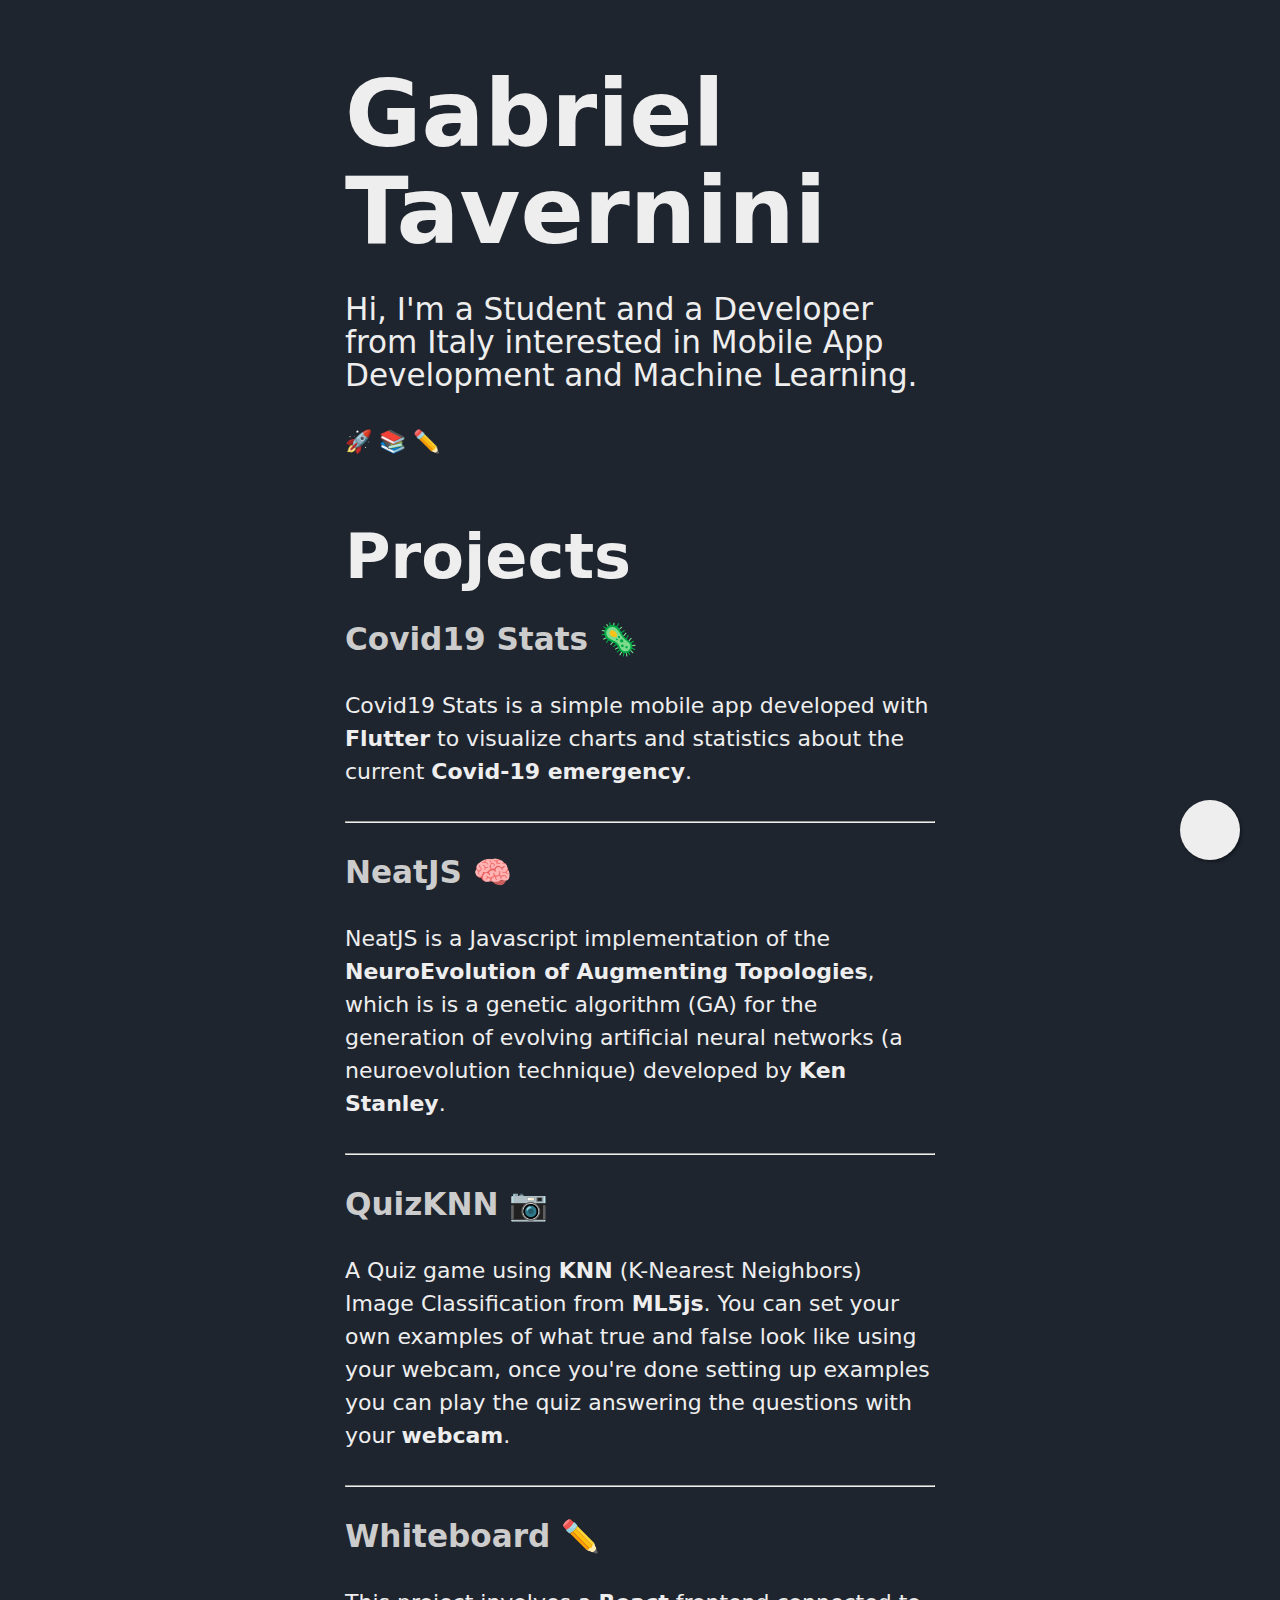
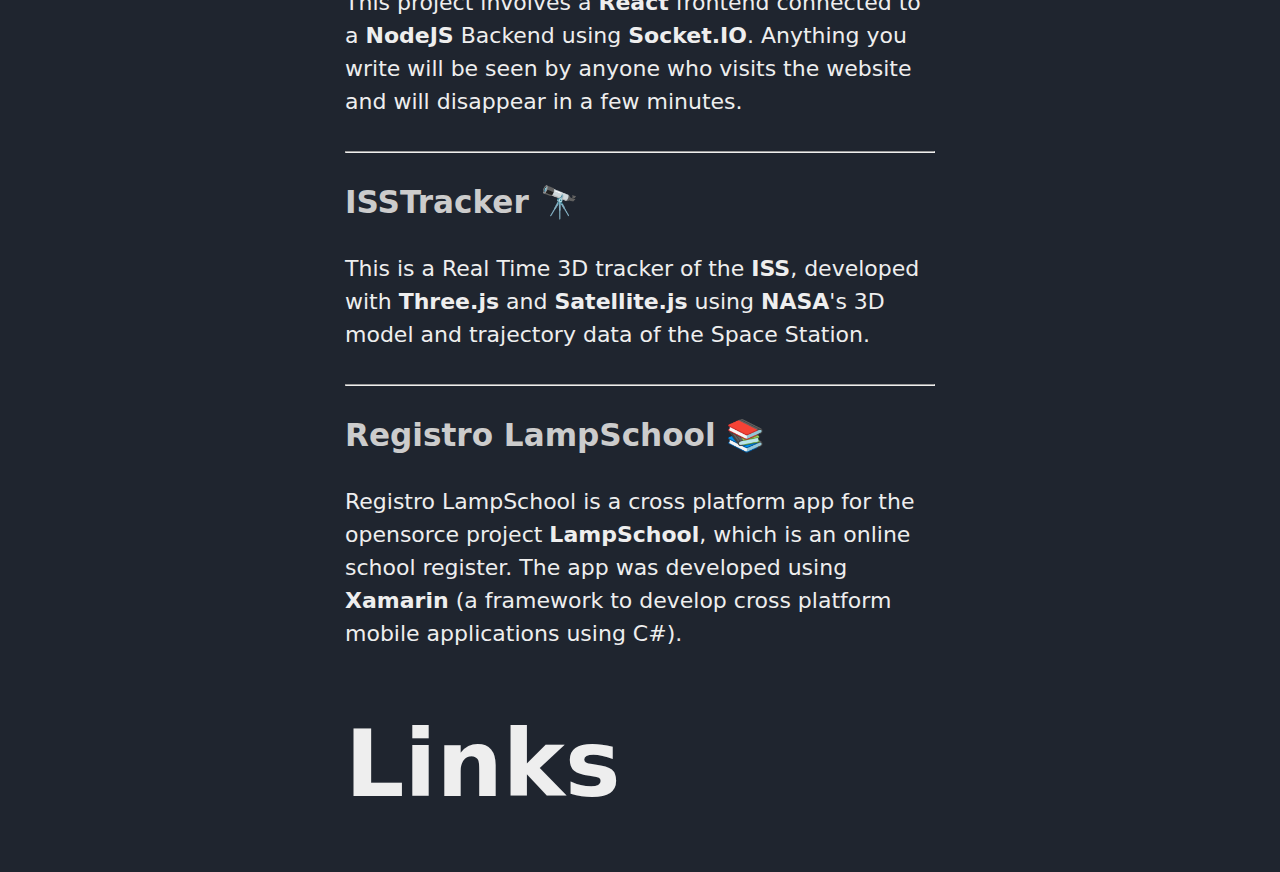
==== index.html @ b275bb9e "Update index.html" ====
<html>

<head>
	<meta charset="utf-8" />
	<meta name="viewport" content="width=device-width, initial-scale=1, shrink-to-fit=no" />
	<link rel="shortcut icon" type="image/icon" href="./favicon.ico"/>
	<meta name="theme-color" content="#171c23" />

	<title>Gabriel Tavernini</title>
	<link rel="stylesheet" href="./style/normalize.css" />
	<link rel="stylesheet" href="./style/style.css" />
	<link rel="stylesheet" href="https://use.fontawesome.com/releases/v5.7.1/css/all.css"
		integrity="sha384-fnmOCqbTlWIlj8LyTjo7mOUStjsKC4pOpQbqyi7RrhN7udi9RwhKkMHpvLbHG9Sr" crossorigin="anonymous" />
</head>

<body>
	<main>
		<h1>Gabriel Tavernini</h1>
		<p class="lead">
			Hi, I'm a Student and a Developer from Italy interested in Mobile App Development and Machine Learning.
		</p>
		<p>
			🚀 📚 ✏️
		</p>
		<h2>Projects</h2>
		<blockquote>
			<a href="https://gabrieltavernini.github.io/Covid19Stats"><h3>Covid19 Stats 🦠</h3></a>
			<p>
				Covid19 Stats is a simple mobile app developed with <strong>Flutter</strong> to
				visualize charts and statistics about the current <strong>Covid-19 emergency</strong>.
			</p>
		</blockquote>

		<hr>
		
		<blockquote>
			<a href="https://gabrieltavernini.github.io/NeatJS"><h3>NeatJS 🧠</h3></a>
			<p>
				NeatJS is a Javascript implementation of the <strong>NeuroEvolution of Augmenting Topologies</strong>, 
				which is is a genetic algorithm (GA) for the generation of evolving artificial neural 
				networks (a neuroevolution technique) developed by <strong>Ken Stanley</strong>.
			</p>
		</blockquote>

		<hr>

		<blockquote>
				<a href="https://gabrieltavernini.github.io/QuizKNN/"><h3>QuizKNN 📷</h3></a>
				<p>
					A Quiz game using <strong>KNN</strong> (K-Nearest Neighbors) Image Classification 
					from <strong>ML5js</strong>. You can set your own examples of what true and false 
					look like using your webcam, once you're done setting up examples you can play the quiz
					answering the questions with your <strong>webcam</strong>.
				</p>
		</blockquote>
	
		<hr>

		<blockquote>
				<a href="https://gabrieltavernini.github.io/Whiteboard/"><h3>Whiteboard ✏️</h3></a>
				<p>
					This project involves a <strong>React</strong> frontend connected to 
					a <strong>NodeJS</strong> Backend using <strong>Socket.IO</strong>.
					Anything you write will be seen by anyone who visits the website and will
					disappear in a few minutes.
				</p>
		</blockquote>
	
		<hr>

		<blockquote>
			<a href="https://gabrieltavernini.github.io/ISSTracker/"><h3>ISSTracker 🔭</h3></a>
			<p>
				This is a Real Time 3D tracker of the <strong>ISS</strong>, developed with <strong>Three.js</strong>
				and <strong>Satellite.js</strong> using <strong>NASA</strong>'s 3D model and trajectory data of the Space Station.
			</p>
		</blockquote>

		<hr>

		<blockquote>
			<a href="https://github.com/GabrielTavernini/Registro"><h3>Registro LampSchool 📚</h3></a>
			<p>
				Registro LampSchool is a cross platform app for the opensorce project <strong>LampSchool</strong>, which is an online
				school register. The app was developed using <strong>Xamarin</strong> (a framework to develop cross platform mobile applications using C#).
			</p>
		</blockquote>


		<a name="end"></a>
		<section>
			<h1>Links</h1>
			<div class="social">
				<a href="https://twitter.com/TaveGabriel">
					<i id="twitter" class="fab fa-twitter"></i>
				</a>
				<a href="https://github.com/GabrielTavernini">
					<i id="github" class="fab fa-github"></i>
				</a>
				<a href="https://www.reddit.com/user/TaveGabriel">
					<i id="reddit" class="fab fa-reddit"></i>
				</a>
				<a href="https://www.instagram.com/gabrieltavernini">
					<i id="instagram" class="fab fa-instagram"></i>
				</a>
				<a href="mailto:taverninigabriel@gmail.com">
					<i id="mail" class="fas fa-envelope"></i>
				</a>
			</div>
		</section>


		<a id="floating" class="float" href="#end"><i class="fa fa-2x fa-caret-down"></i></a>
	</main>

	<script>
		window.onscroll = function() {scrollFunction()};
		function scrollFunction() {
			var scrollPosition = (document.body.scrollTop || document.documentElement.scrollTop);
			var windowSize = window.innerHeight;
			var bodyHeight = document.body.offsetHeight;

			var position = Math.max(bodyHeight - (scrollPosition + windowSize), 0);
			if (position > 70 * Math.floor(633 /document.body.offsetWidth))
				document.getElementById("floating").style.display = "block";
			else
				document.getElementById("floating").style.display = "none";
		
		}
	</script>
</body>

</html>
---- style/style.css ----
/*! Typebase.less v0.1.0 | MIT License */
/* Setup */
html {
	scroll-behavior: smooth;
    font-family: -apple-system, system-ui, BlinkMacSystemFont, "Segoe UI",
        Roboto, Ubuntu, "Helvetica Neue", Helvetica, Arial, sans-serif;
    font-size: 137.5%;
	-webkit-font-smoothing: antialiased;
	background:#1f252f;
	color: #eee;
}
/* Copy & Lists */
p {
    line-height: 1.5rem;
    margin-top: 1.5rem;
    margin-bottom: 0;
}
ul,
ol {
    margin-top: 1.5rem;
    margin-bottom: 1.5rem;
}
ul li,
ol li {
    line-height: 1.5rem;
}
ul ul,
ol ul,
ul ol,
ol ol {
    margin-top: 0;
    margin-bottom: 0;
}
blockquote {
    line-height: 1.5rem;
    margin-top: 1.5rem;
    margin-bottom: 1.5rem;
}
/* Headings */
h1,
h2,
h3,
h4,
h5,
h6 {
    font-family: -apple-system, system-ui, BlinkMacSystemFont, "Segoe UI",
        Roboto, Ubuntu, "Helvetica Neue", Helvetica, Arial, sans-serif;
    margin-top: 1.5rem;
    margin-bottom: 0;
    line-height: 1.5rem;
}
h1 {
    font-size: 4.242rem;
    line-height: 4.4rem;
    margin-top: 3rem;
}
h2 {
    font-size: 2.828rem;
    line-height: 3rem;
    margin-top: 3rem;
}
h3 {
    font-size: 1.414rem;
}
h4 {
    font-size: 0.707rem;
}
h5 {
    font-size: 0.4713333333333333rem;
}
h6 {
    font-size: 0.3535rem;
}
/* Tables */
table {
    margin-top: 1.5rem;
    border-spacing: 0px;
    border-collapse: collapse;
}
table td,
table th {
    padding: 0;
    line-height: 33px;
}
/* Code blocks */
code {
    vertical-align: bottom;
}
/* Leading paragraph text */
.lead {
    font-size: 1.414rem;
}
/* Hug the block above you */
.hug {
    margin-top: 0;
}
main {
    width: 590px;
    margin: 0 auto;
}

blockquote {
    margin-left: 0;
    margin-right: 0;
}

blockquote a {
	color: #ccc;
	text-decoration: none;
}

blockquote a:hover, a:focus {
	color: #999;
}

blockquote p:before {
    font-size: 1.25em;
    font-weight: bold;
}

blockquote p:after {
    font-size: 1.25em;
    font-weight: bold;
}

blockquote footer {
    color: #888;
}

@media only screen and (max-width: 812px) {
    body {
        margin: 16px;
    }

    main {
        width: 100%;
	}
	
	h1 {
		font-size: 22vw;
		line-height: 20vw;;
		margin-top: 3rem;
	}
}

.social {
    margin: 30px;
    text-align: center;
    font-size: 2.5em;
    color: #aaa;
    overflow: hidden;
}
.social a {
    color: inherit;
    text-decoration: none;
}
.social i {
    margin: 0.3em;
    cursor: pointer;
    transition: color 300ms ease, transform 300ms ease;
    transform: translateZ(0);
}
.social i:hover {
    margin-top: -1px;
}
.social i#twitter:hover {
    transform: translate(0, -15px);
    color: #1da1f2;
}
.social i#github:hover {
    transform: translate(0, -15px);
    color: #000000;
}
.social i#reddit:hover {
    transform: translate(0, -15px);
    color: #ff4500;
}
.social i#instagram:hover {
    transform: translate(0, -15px);
    color: #3b5998;
}
.social i#mail:hover {
    transform: translate(0, -15px);
    color: #d14836;
}


.float{
	position:fixed;
	width:60px;
	height:60px;
	bottom:40px;
	right:40px;
	background-color:#eee;
	color:#141920;
	border-radius:50px;
	text-align:center;
	box-shadow: 2px 2px 3px #141920;
}

.float i {
	margin-top:10px;
}
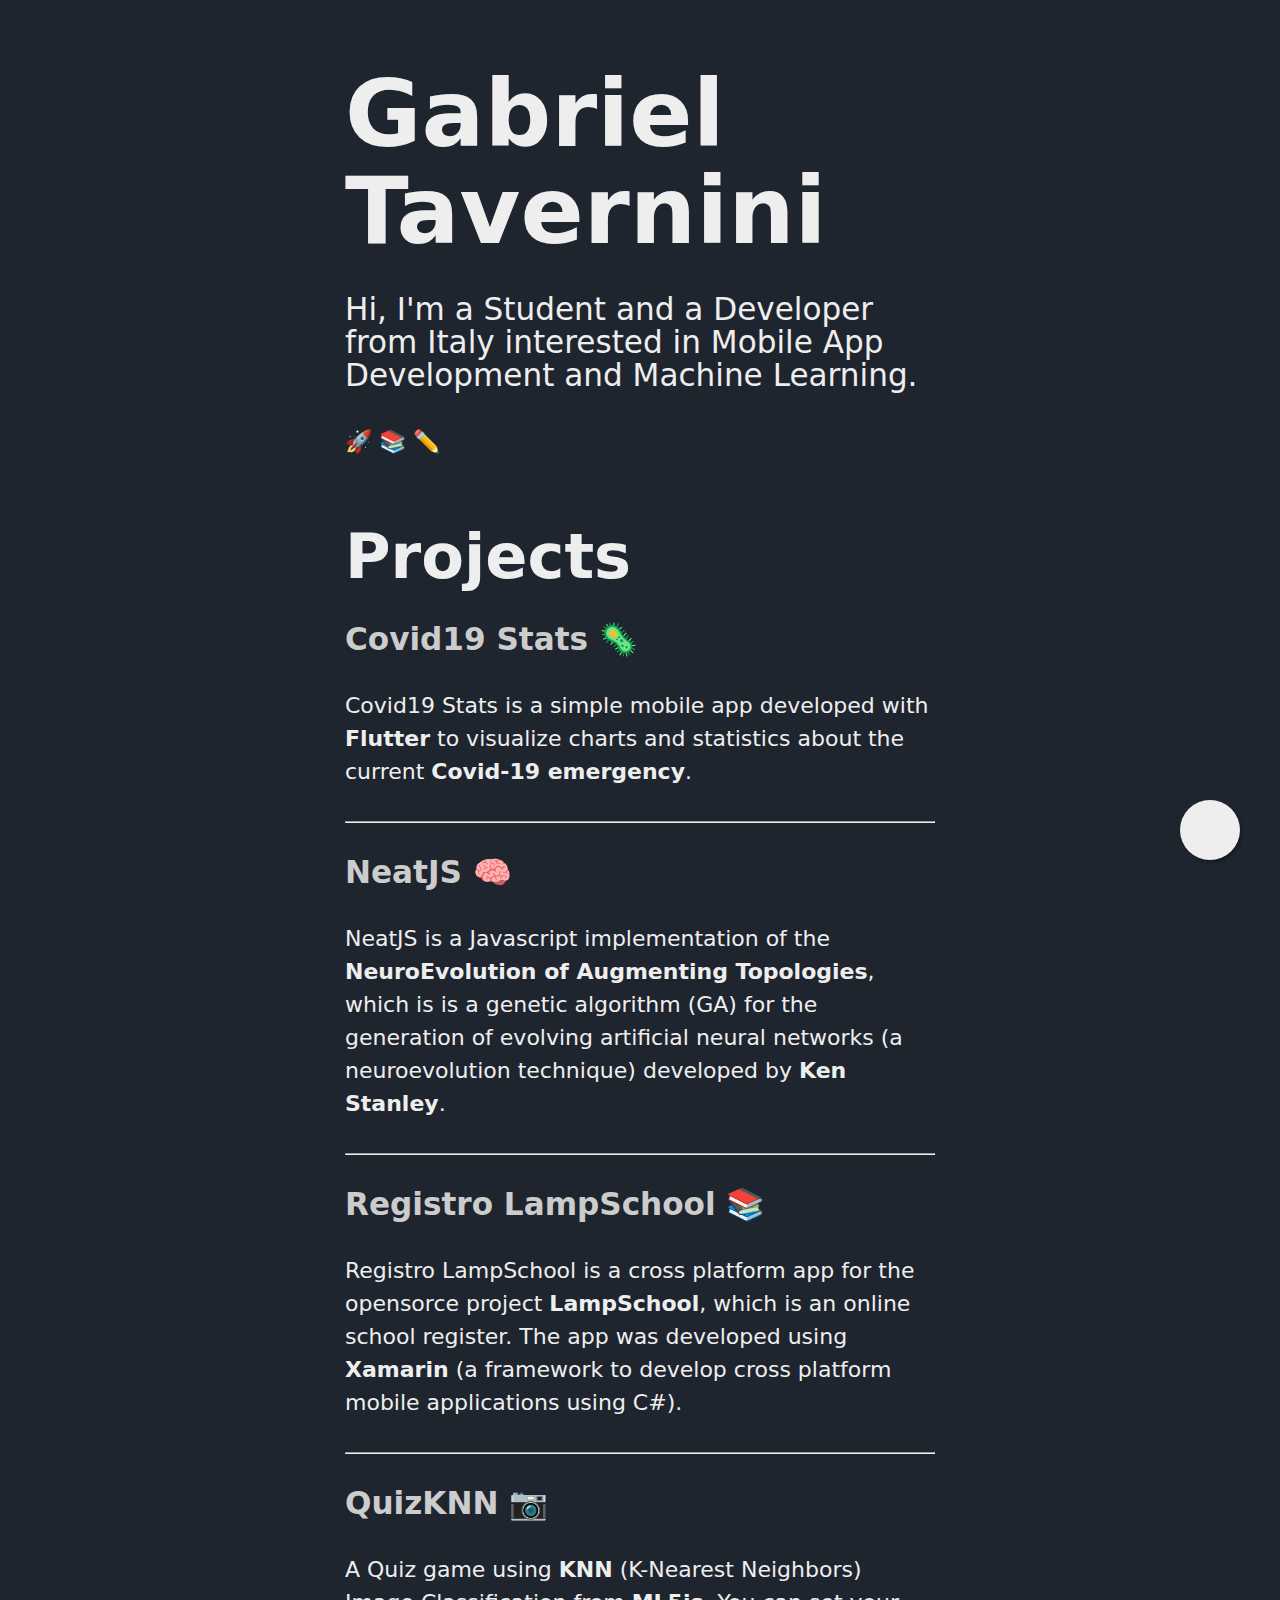
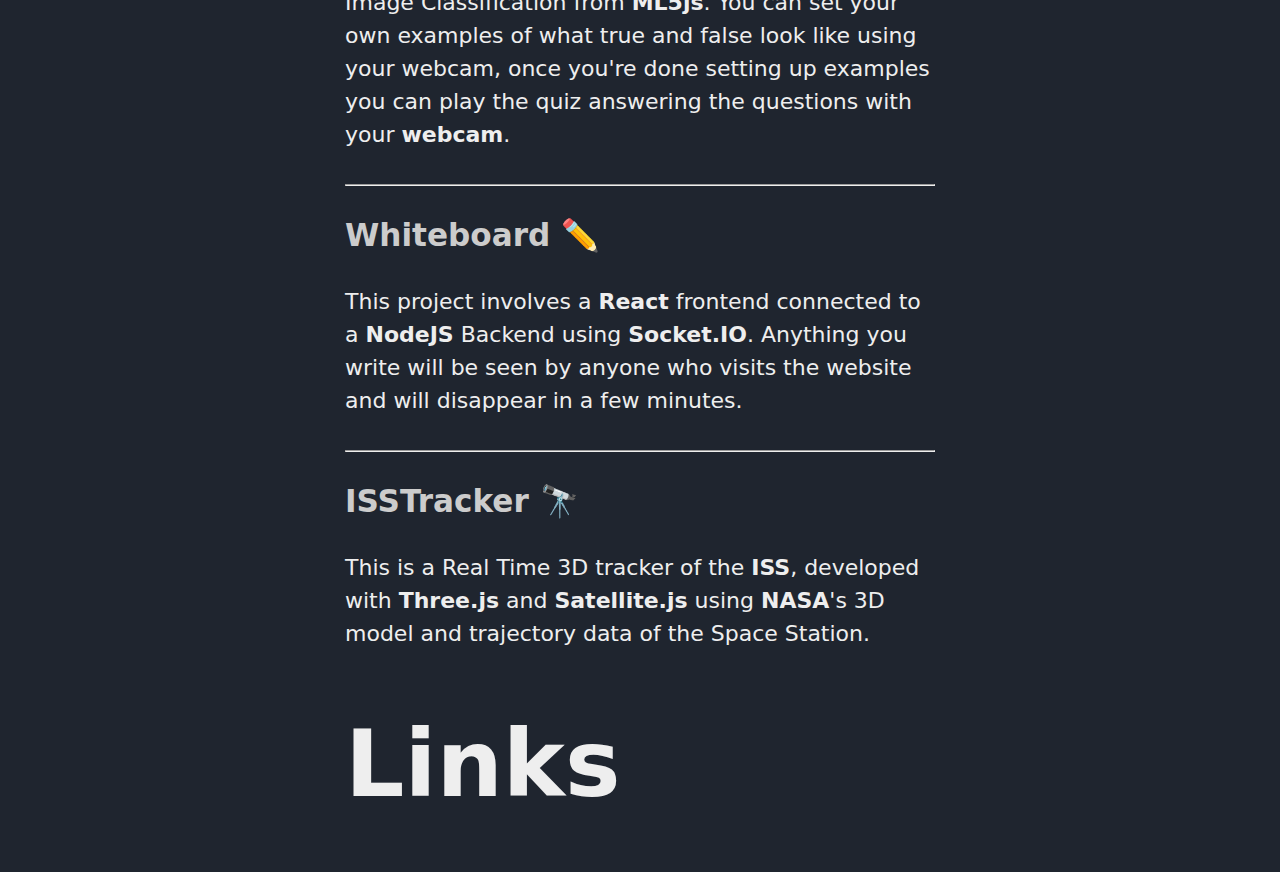
==== commit 9b5452ed: "Update index.html" ====
--- a/index.html
+++ b/index.html
@@ -45,6 +45,16 @@
 		<hr>
 
 		<blockquote>
+			<a href="https://github.com/GabrielTavernini/Registro"><h3>Registro LampSchool 📚</h3></a>
+			<p>
+				Registro LampSchool is a cross platform app for the opensorce project <strong>LampSchool</strong>, which is an online
+				school register. The app was developed using <strong>Xamarin</strong> (a framework to develop cross platform mobile applications using C#).
+			</p>
+		</blockquote>
+
+		<hr>
+
+		<blockquote>
 				<a href="https://gabrieltavernini.github.io/QuizKNN/"><h3>QuizKNN 📷</h3></a>
 				<p>
 					A Quiz game using <strong>KNN</strong> (K-Nearest Neighbors) Image Classification 
@@ -75,17 +85,6 @@
 				and <strong>Satellite.js</strong> using <strong>NASA</strong>'s 3D model and trajectory data of the Space Station.
 			</p>
 		</blockquote>
-
-		<hr>
-
-		<blockquote>
-			<a href="https://github.com/GabrielTavernini/Registro"><h3>Registro LampSchool 📚</h3></a>
-			<p>
-				Registro LampSchool is a cross platform app for the opensorce project <strong>LampSchool</strong>, which is an online
-				school register. The app was developed using <strong>Xamarin</strong> (a framework to develop cross platform mobile applications using C#).
-			</p>
-		</blockquote>
-
 
 		<a name="end"></a>
 		<section>
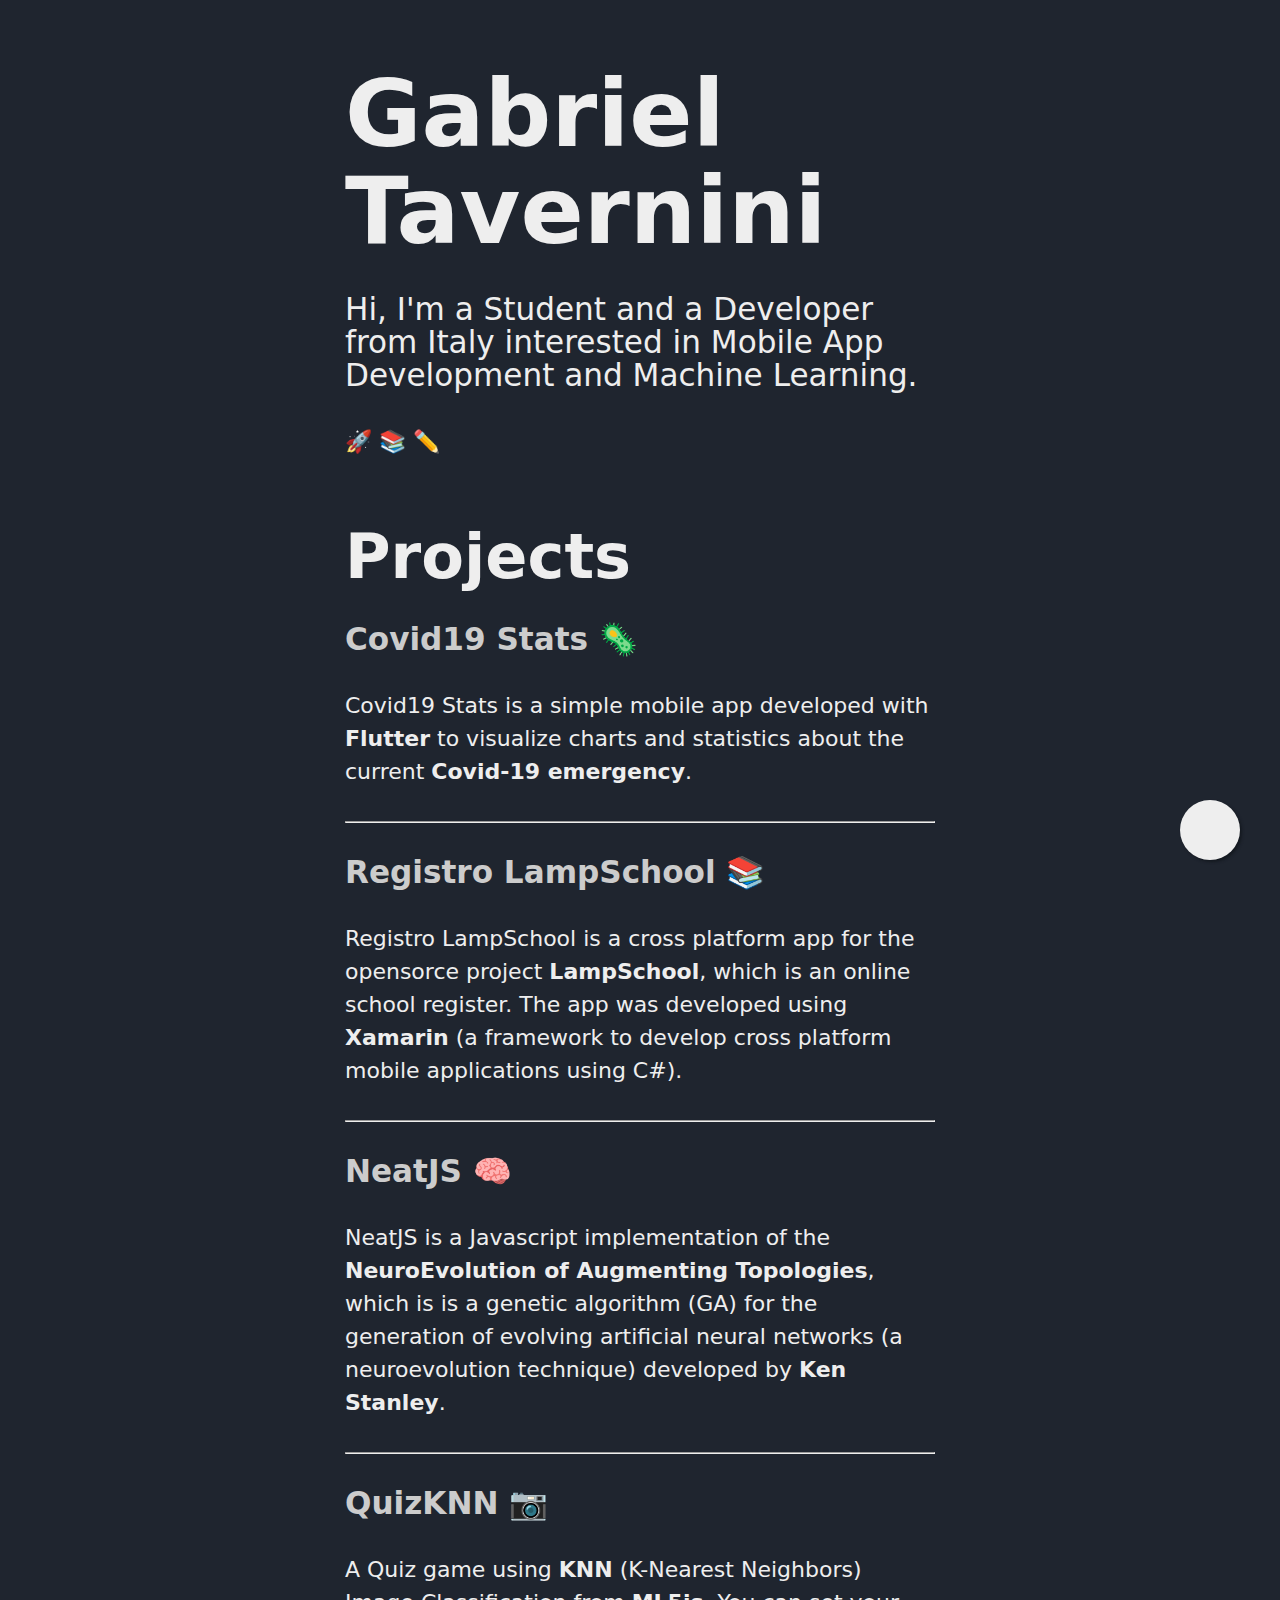
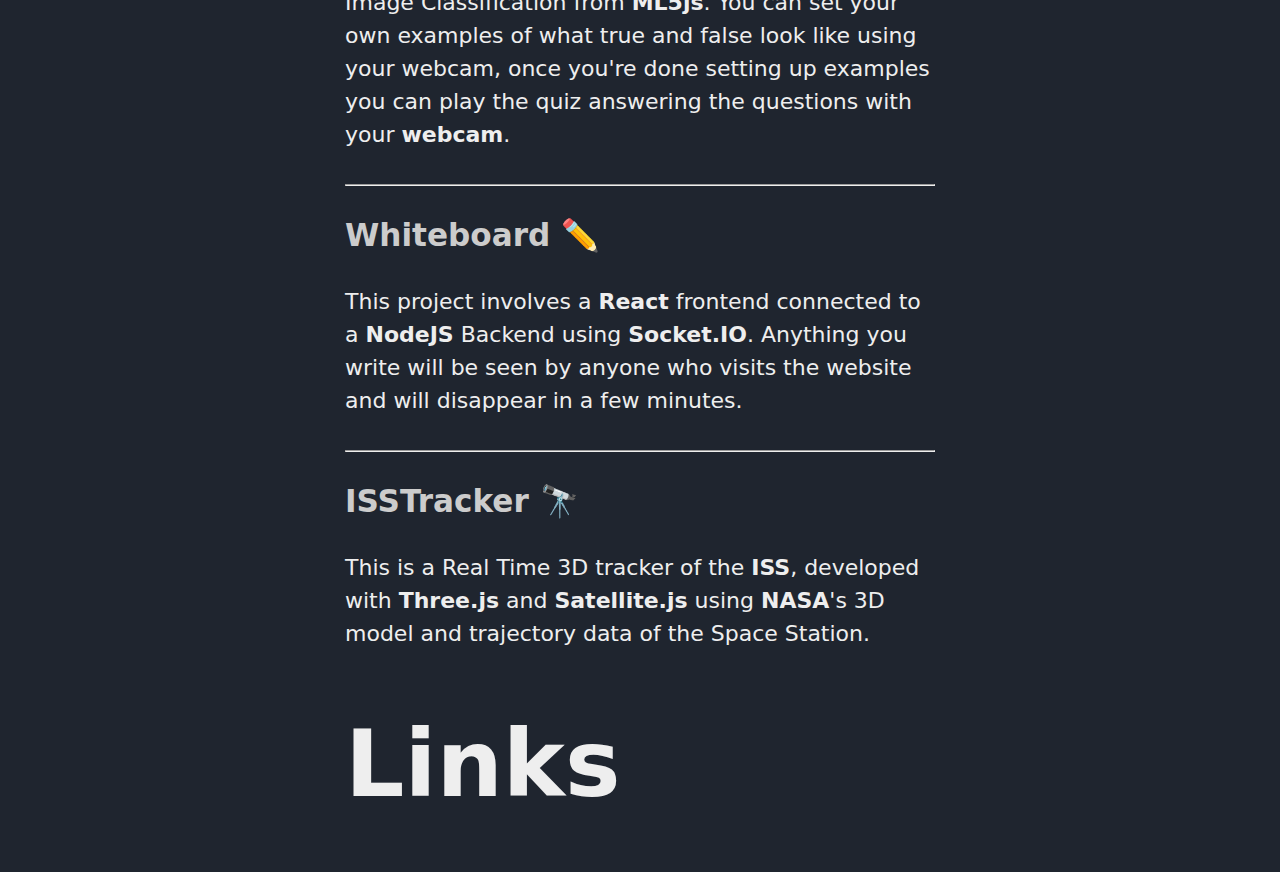
==== commit ae4994b0: "Update index.html" ====
--- a/index.html
+++ b/index.html
@@ -24,10 +24,20 @@
 		</p>
 		<h2>Projects</h2>
 		<blockquote>
-			<a href="https://gabrieltavernini.github.io/Covid19Stats"><h3>Covid19 Stats 🦠</h3></a>
+			<a href="https://github.com/GabrielTavernini/Covid19Stats/blob/master/README.md"><h3>Covid19 Stats 🦠</h3></a>
 			<p>
 				Covid19 Stats is a simple mobile app developed with <strong>Flutter</strong> to
 				visualize charts and statistics about the current <strong>Covid-19 emergency</strong>.
+			</p>
+		</blockquote>
+
+		<hr>
+
+		<blockquote>
+			<a href="https://github.com/GabrielTavernini/Registro/blob/master/README.md"><h3>Registro LampSchool 📚</h3></a>
+			<p>
+				Registro LampSchool is a cross platform app for the opensorce project <strong>LampSchool</strong>, which is an online
+				school register. The app was developed using <strong>Xamarin</strong> (a framework to develop cross platform mobile applications using C#).
 			</p>
 		</blockquote>
 
@@ -45,17 +55,7 @@
 		<hr>
 
 		<blockquote>
-			<a href="https://github.com/GabrielTavernini/Registro"><h3>Registro LampSchool 📚</h3></a>
-			<p>
-				Registro LampSchool is a cross platform app for the opensorce project <strong>LampSchool</strong>, which is an online
-				school register. The app was developed using <strong>Xamarin</strong> (a framework to develop cross platform mobile applications using C#).
-			</p>
-		</blockquote>
-
-		<hr>
-
-		<blockquote>
-				<a href="https://gabrieltavernini.github.io/QuizKNN/"><h3>QuizKNN 📷</h3></a>
+				<a href="https://github.com/GabrielTavernini/QuizKNN/blob/master/README.md"><h3>QuizKNN 📷</h3></a>
 				<p>
 					A Quiz game using <strong>KNN</strong> (K-Nearest Neighbors) Image Classification 
 					from <strong>ML5js</strong>. You can set your own examples of what true and false 
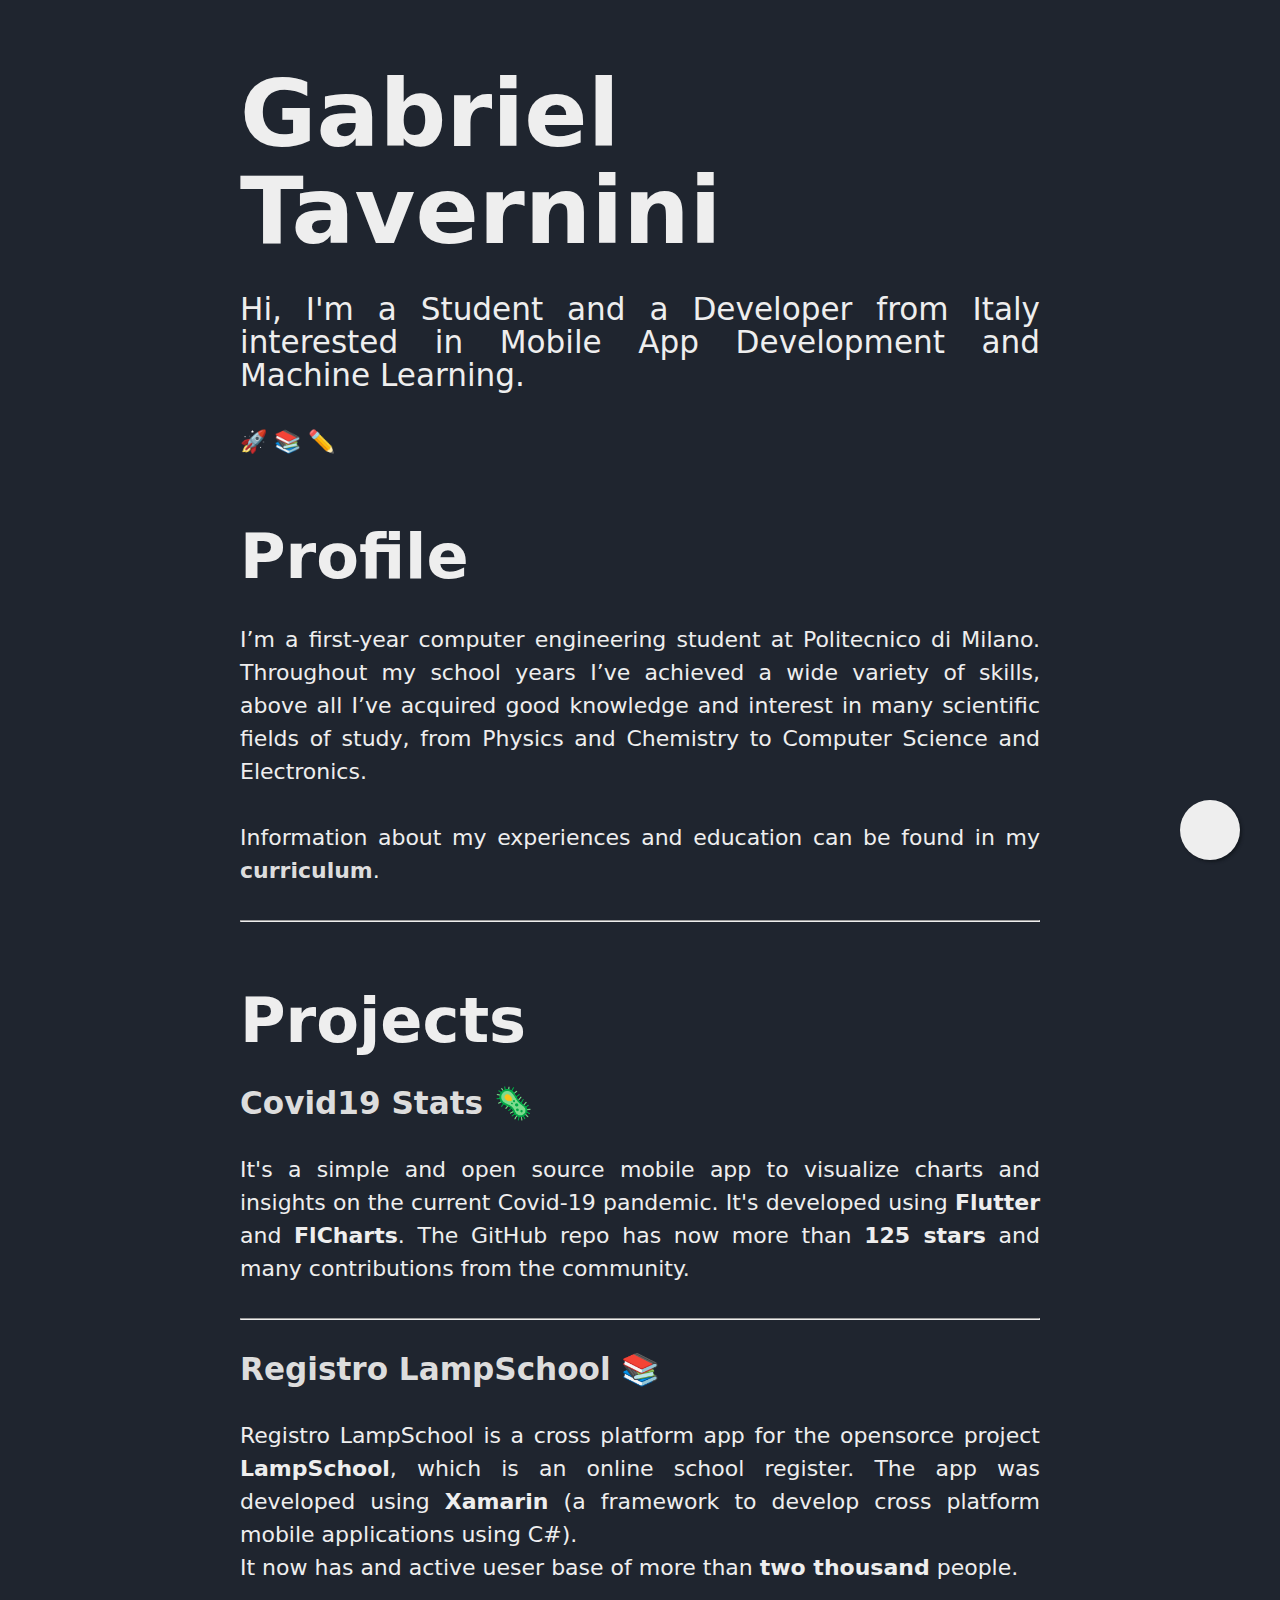
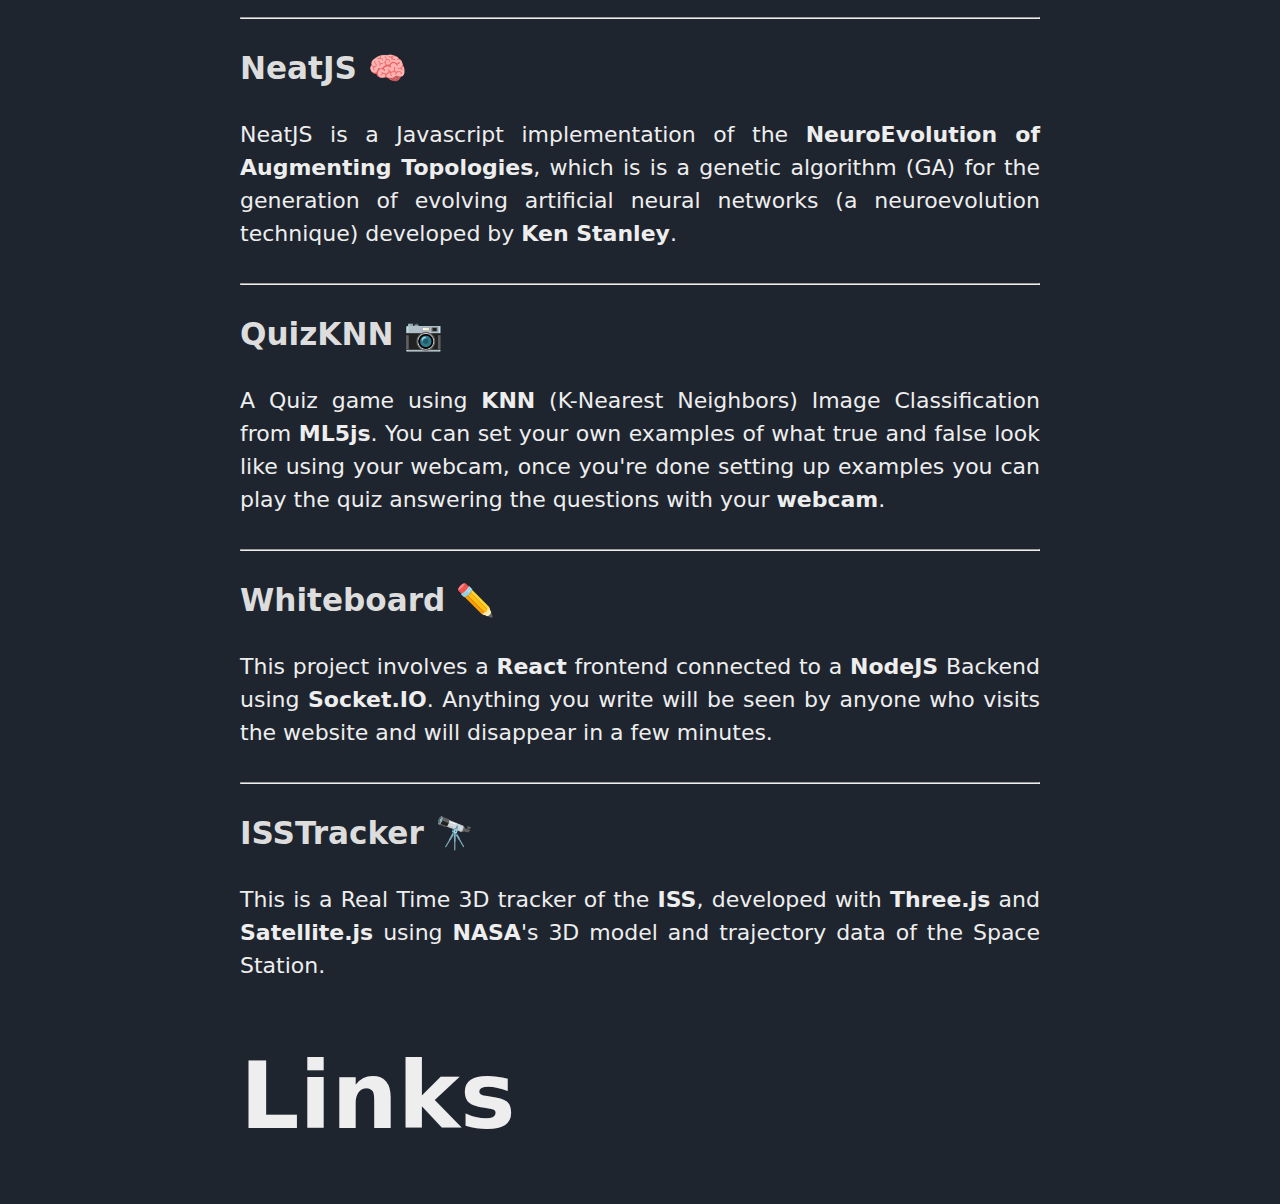
==== commit 09ca5553: "Added CV" ====
--- a/index.html
+++ b/index.html
@@ -22,12 +22,24 @@
 		<p>
 			🚀 📚 ✏️
 		</p>
+		<h2>Profile</h2>
+		<blockquote>
+			<p>
+				I’m a first-year computer engineering student at Politecnico di Milano. Throughout my school years I’ve achieved a wide variety of skills, above all I’ve acquired good knowledge and interest in many scientific fields of study, from Physics and Chemistry to Computer Science and Electronics.
+				<br><br>
+				Information about my experiences and education can be found in my <strong><a href="https://raw.githubusercontent.com/GabrielTavernini/GabrielTavernini.github.io/master/CurriculumVitae.pdf">curriculum</a></strong>.
+			</p>
+		</blockquote>
+
+		<hr>
+
 		<h2>Projects</h2>
 		<blockquote>
 			<a href="https://github.com/GabrielTavernini/Covid19Stats/blob/master/README.md"><h3>Covid19 Stats 🦠</h3></a>
 			<p>
-				Covid19 Stats is a simple mobile app developed with <strong>Flutter</strong> to
-				visualize charts and statistics about the current <strong>Covid-19 emergency</strong>.
+				It's a simple and open source mobile app to visualize charts and insights on the current Covid-19 pandemic.
+				It's developed using <strong>Flutter</strong> and <strong>FlCharts</strong>.
+				The GitHub repo has now more than <strong>125 stars</strong> and many contributions from the community.
 			</p>
 		</blockquote>
 
@@ -38,16 +50,17 @@
 			<p>
 				Registro LampSchool is a cross platform app for the opensorce project <strong>LampSchool</strong>, which is an online
 				school register. The app was developed using <strong>Xamarin</strong> (a framework to develop cross platform mobile applications using C#).
+				<br>It now has and active ueser base of more than <strong>two thousand</strong> people.
 			</p>
 		</blockquote>
 
 		<hr>
-		
+
 		<blockquote>
 			<a href="https://gabrieltavernini.github.io/NeatJS"><h3>NeatJS 🧠</h3></a>
 			<p>
-				NeatJS is a Javascript implementation of the <strong>NeuroEvolution of Augmenting Topologies</strong>, 
-				which is is a genetic algorithm (GA) for the generation of evolving artificial neural 
+				NeatJS is a Javascript implementation of the <strong>NeuroEvolution of Augmenting Topologies</strong>,
+				which is is a genetic algorithm (GA) for the generation of evolving artificial neural
 				networks (a neuroevolution technique) developed by <strong>Ken Stanley</strong>.
 			</p>
 		</blockquote>
@@ -57,25 +70,25 @@
 		<blockquote>
 				<a href="https://github.com/GabrielTavernini/QuizKNN/blob/master/README.md"><h3>QuizKNN 📷</h3></a>
 				<p>
-					A Quiz game using <strong>KNN</strong> (K-Nearest Neighbors) Image Classification 
-					from <strong>ML5js</strong>. You can set your own examples of what true and false 
+					A Quiz game using <strong>KNN</strong> (K-Nearest Neighbors) Image Classification
+					from <strong>ML5js</strong>. You can set your own examples of what true and false
 					look like using your webcam, once you're done setting up examples you can play the quiz
 					answering the questions with your <strong>webcam</strong>.
 				</p>
 		</blockquote>
-	
+
 		<hr>
 
 		<blockquote>
 				<a href="https://gabrieltavernini.github.io/Whiteboard/"><h3>Whiteboard ✏️</h3></a>
 				<p>
-					This project involves a <strong>React</strong> frontend connected to 
+					This project involves a <strong>React</strong> frontend connected to
 					a <strong>NodeJS</strong> Backend using <strong>Socket.IO</strong>.
 					Anything you write will be seen by anyone who visits the website and will
 					disappear in a few minutes.
 				</p>
 		</blockquote>
-	
+
 		<hr>
 
 		<blockquote>
@@ -124,7 +137,7 @@
 				document.getElementById("floating").style.display = "block";
 			else
 				document.getElementById("floating").style.display = "none";
-		
+
 		}
 	</script>
 </body>
--- a/style/style.css
+++ b/style/style.css
@@ -11,6 +11,7 @@
 }
 /* Copy & Lists */
 p {
+		text-align: justify;
     line-height: 1.5rem;
     margin-top: 1.5rem;
     margin-bottom: 0;
@@ -95,7 +96,7 @@
     margin-top: 0;
 }
 main {
-    width: 590px;
+    width: 800px;
     margin: 0 auto;
 }
 
@@ -105,7 +106,7 @@
 }
 
 blockquote a {
-	color: #ccc;
+	color: #ddd;
 	text-decoration: none;
 }
 
@@ -135,7 +136,7 @@
     main {
         width: 100%;
 	}
-	
+
 	h1 {
 		font-size: 22vw;
 		line-height: 20vw;;
@@ -200,4 +201,4 @@
 
 .float i {
 	margin-top:10px;
-}+}
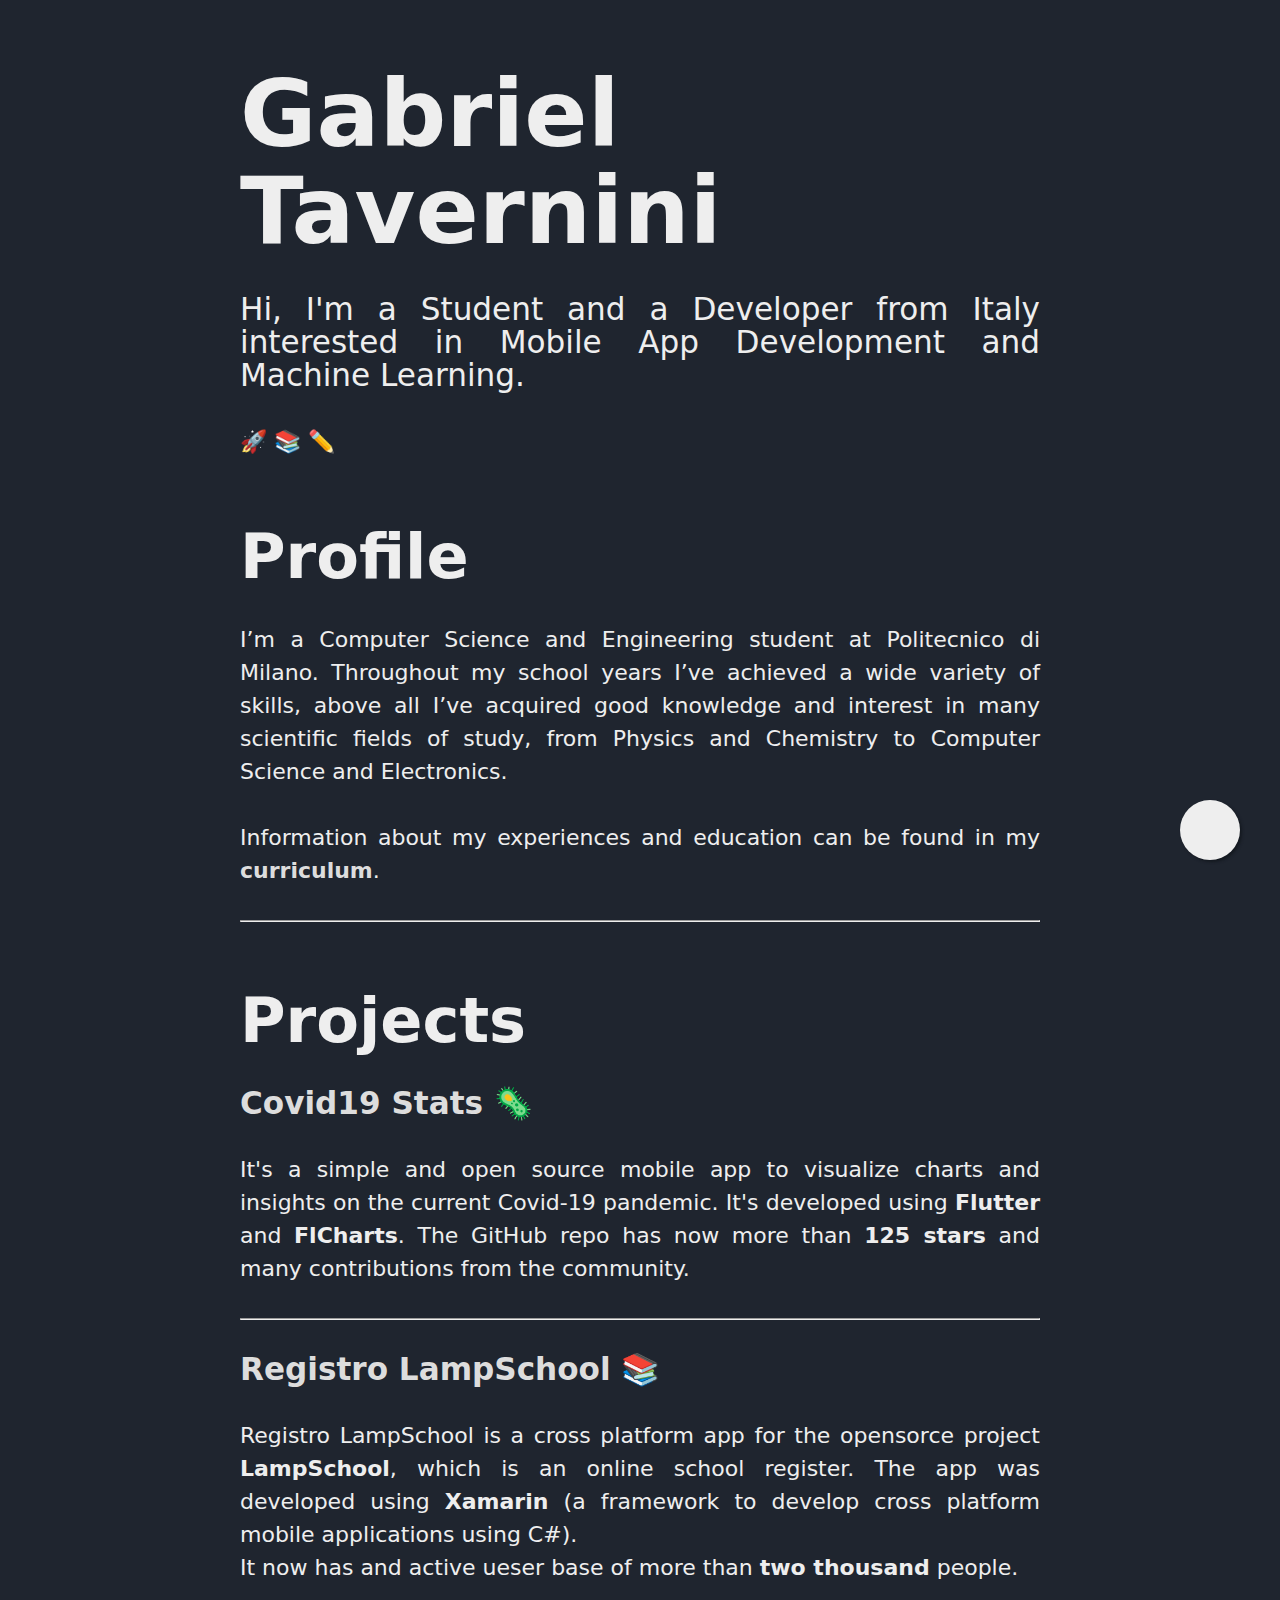
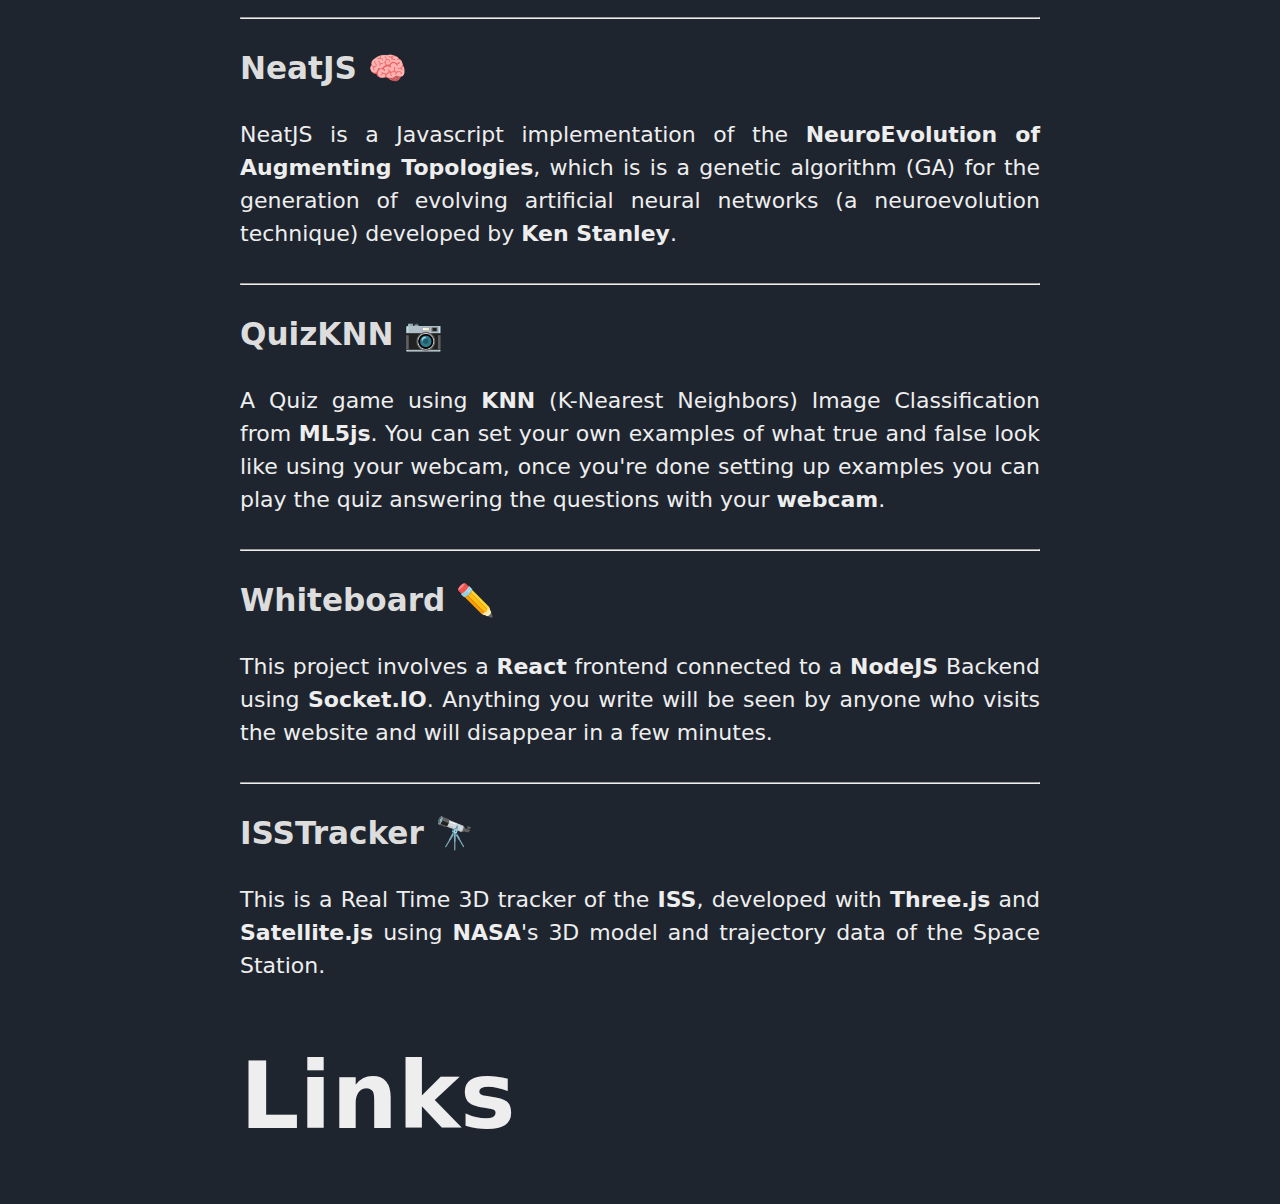
==== commit d5a23d5c: "Updated website" ====
--- a/index.html
+++ b/index.html
@@ -25,9 +25,9 @@
 		<h2>Profile</h2>
 		<blockquote>
 			<p>
-				I’m a first-year computer engineering student at Politecnico di Milano. Throughout my school years I’ve achieved a wide variety of skills, above all I’ve acquired good knowledge and interest in many scientific fields of study, from Physics and Chemistry to Computer Science and Electronics.
+				I’m a Computer Science and Engineering student at Politecnico di Milano. Throughout my school years I’ve achieved a wide variety of skills, above all I’ve acquired good knowledge and interest in many scientific fields of study, from Physics and Chemistry to Computer Science and Electronics.
 				<br><br>
-				Information about my experiences and education can be found in my <strong><a href="https://raw.githubusercontent.com/GabrielTavernini/GabrielTavernini.github.io/master/CurriculumVitae.pdf">curriculum</a></strong>.
+				Information about my experiences and education can be found in my <strong><a href="https://raw.githubusercontent.com/GabrielTavernini/GabrielTavernini.github.io/master/Resume.pdf">curriculum</a></strong>.
 			</p>
 		</blockquote>
 
